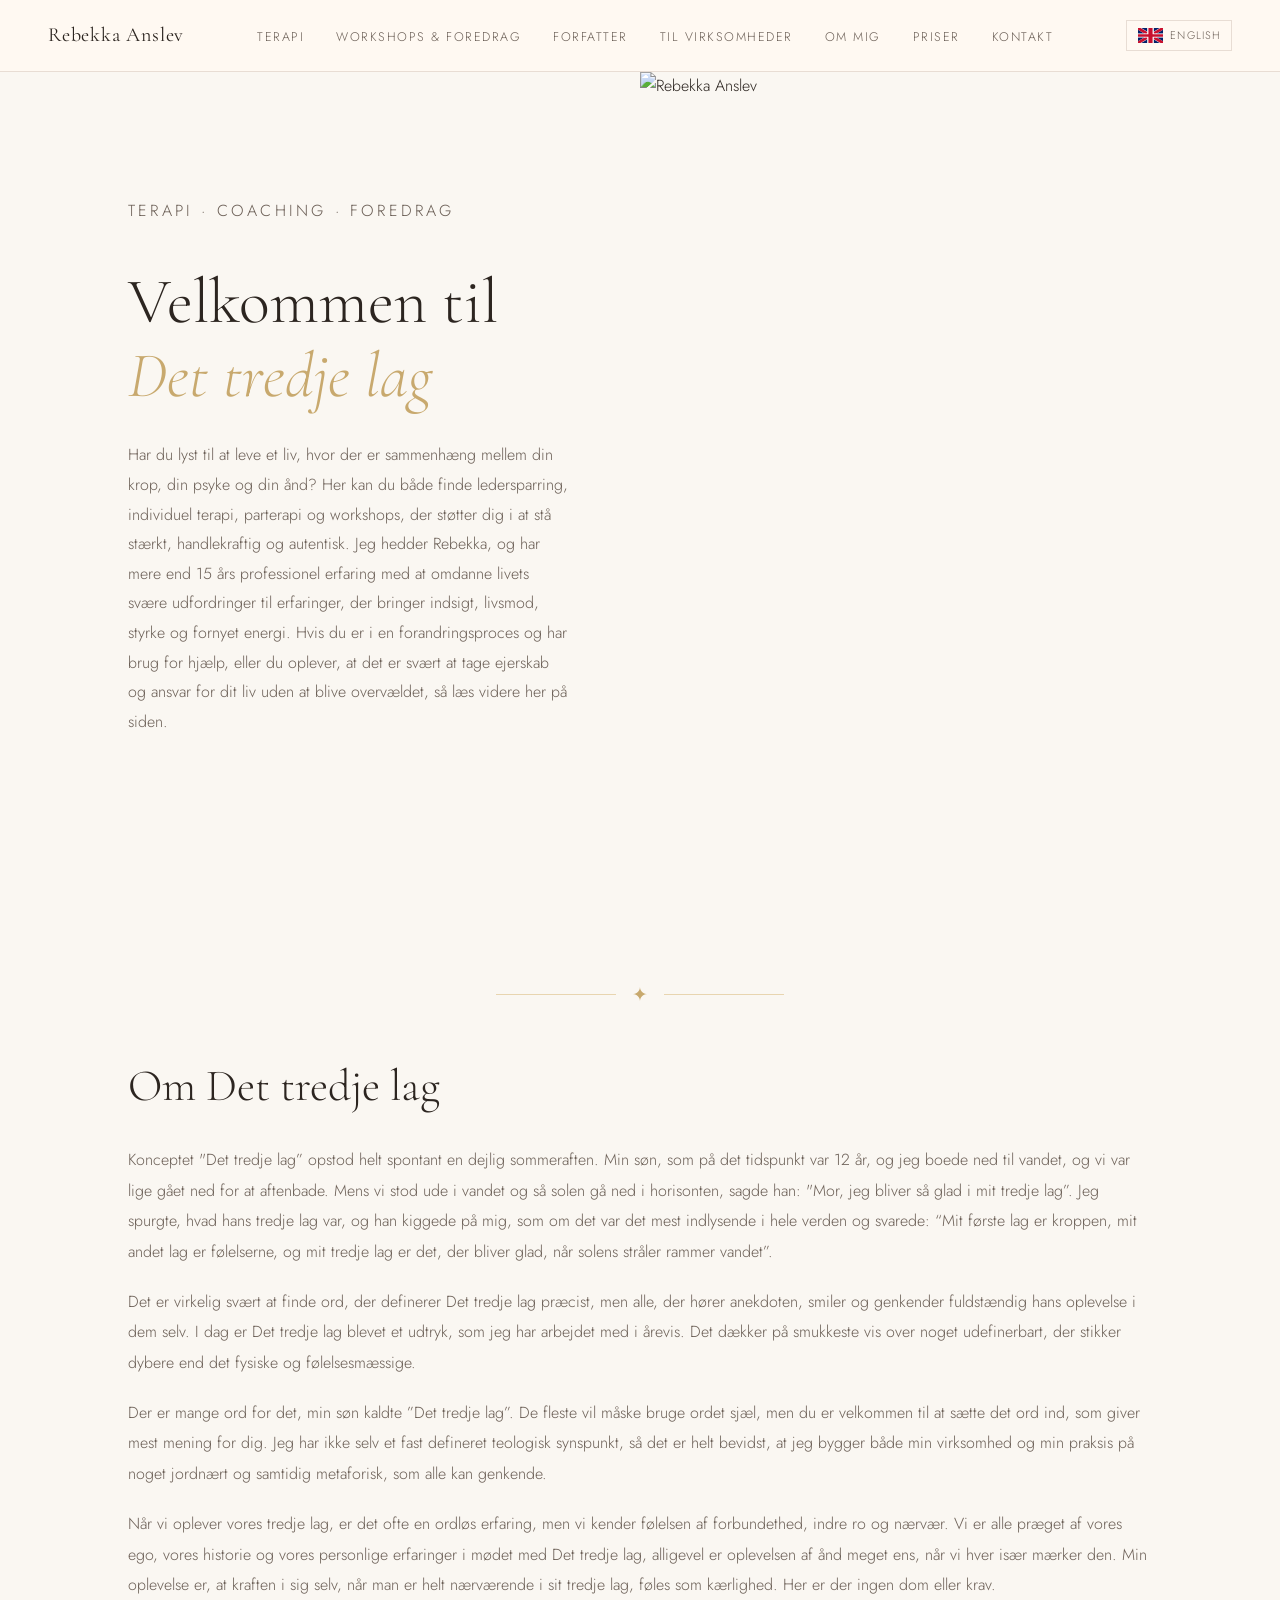
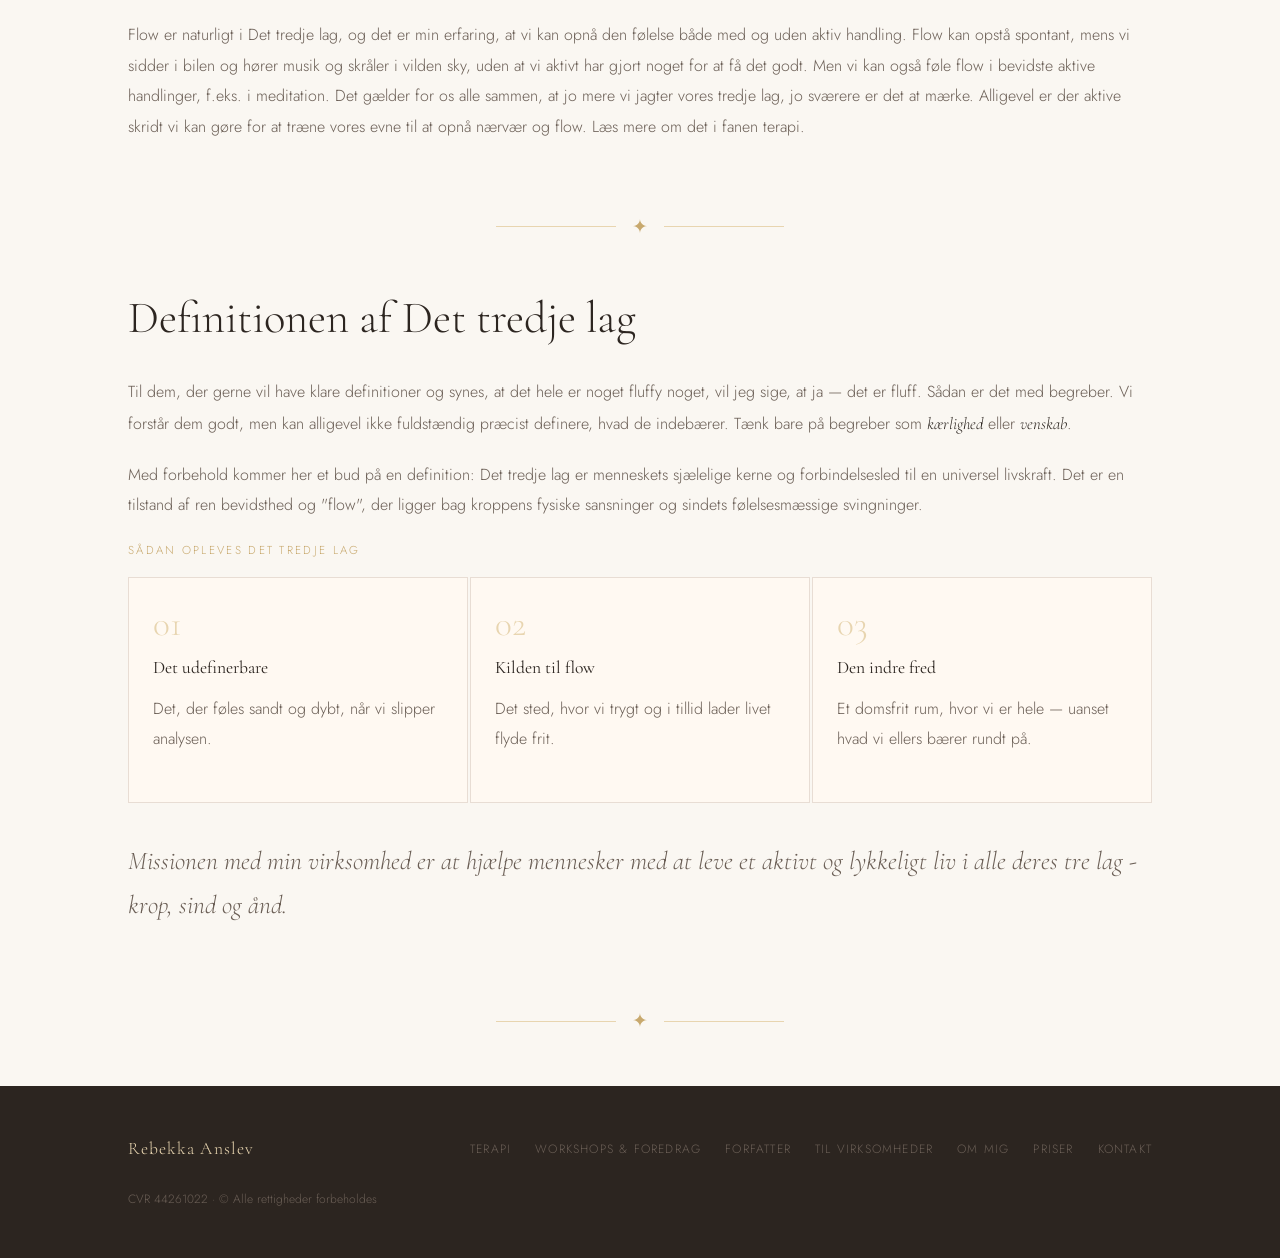
==== index.html @ 7c38350f "Add files via upload" ====
<!DOCTYPE html>
<html lang="da">

<head>
  <meta charset="UTF-8" />
  <meta name="viewport" content="width=device-width, initial-scale=1.0" />
  <title>Rebekka Anslev</title>
  <link rel="preconnect" href="https://fonts.googleapis.com">
  <link rel="preconnect" href="https://fonts.gstatic.com" crossorigin>
  <link
    href="https://fonts.googleapis.com/css2?family=Cormorant+Garamond:ital,wght@0,300;0,400;0,500;1,300;1,400&family=Jost:wght@300;400;500&display=swap"
    rel="stylesheet">
  <link rel="stylesheet" href="style.css">
  <link rel="icon" type="image/png" href="/images/logo_square.png">

</head>

<body>

  <div id="site-nav"></div>

  <!-- ── Hero ── -->
  <div class="page">
    <section class="hero">
      <div class="hero-text">
        <p class="hero-eyebrow fade-up">Terapi · Coaching · Foredrag</p>
        <h1 class="fade-up">Velkommen til<br><em>Det tredje lag</em></h1>
        <p class="fade-up">
          Har du lyst til at leve et liv, hvor der er sammenhæng mellem din krop, din psyke og din ånd? Her kan du både
          finde ledersparring, individuel terapi, parterapi og workshops, der støtter dig i at stå stærkt, handlekraftig
          og autentisk.
          Jeg hedder Rebekka, og har mere end 15 års
          professionel erfaring med at omdanne livets svære udfordringer til erfaringer, der bringer indsigt, livsmod,
          styrke og fornyet energi. Hvis du er i en forandringsproces og har brug for hjælp, eller du oplever, at det er
          svært at tage ejerskab og ansvar for dit liv uden at blive overvældet, så læs videre her på siden.

        </p>
      </div>
      <div class="hero-image">
        <!-- Replace hero.jpg with your portrait photo -->
        <img src="images/hero_cropped.jpg" alt="Rebekka Anslev">
      </div>
    </section>
    <section class="tl-section">

      <div class="gold-divider"><span>✦</span></div>
      <h2>Om Det tredje lag</h2>

      <p class="fade-up">Konceptet "Det tredje lag” opstod helt spontant en dejlig sommeraften. Min søn, som på det
        tidspunkt var 12 år, og jeg boede ned til vandet, og vi var lige gået ned for at aftenbade. Mens vi stod ude i
        vandet og så solen gå ned i horisonten, sagde han: "Mor, jeg bliver så glad i mit tredje lag”. Jeg spurgte, hvad
        hans tredje lag var, og han kiggede på mig, som om det var det mest indlysende i hele verden og svarede: “Mit
        første lag er kroppen, mit andet lag er følelserne, og mit tredje lag er det, der bliver glad, når solens
        stråler rammer vandet”.</p>
      <p class="fade-up">Det er virkelig svært at finde ord, der definerer Det tredje lag præcist, men alle, der hører
        anekdoten, smiler og genkender fuldstændig hans oplevelse i dem selv. I dag er Det tredje lag blevet et udtryk,
        som jeg har arbejdet med i årevis. Det dækker på smukkeste vis over noget udefinerbart, der stikker dybere end
        det fysiske og følelsesmæssige.</p>
      <p class="fade-up">Der er mange ord for det, min søn kaldte ”Det tredje lag”. De fleste vil måske bruge ordet
        sjæl, men du er velkommen til at sætte det ord ind, som giver mest mening for dig. Jeg har ikke selv et fast
        defineret teologisk synspunkt, så det er helt bevidst, at jeg bygger både min virksomhed og min praksis på noget
        jordnært og samtidig metaforisk, som alle kan genkende.</p>
      <p class="fade-up">Når vi oplever vores tredje lag, er det ofte en ordløs erfaring, men vi kender følelsen af
        forbundethed, indre ro og nærvær. Vi er alle præget af vores ego, vores historie og vores personlige erfaringer
        i mødet med Det tredje lag, alligevel er oplevelsen af ånd meget ens, når vi hver især mærker den. Min oplevelse
        er, at kraften i sig selv, når man er helt nærværende i sit tredje lag, føles som kærlighed. Her er der ingen
        dom eller krav.</p>
      <p class="fade-up">Flow er naturligt i Det tredje lag, og det er min erfaring, at vi kan opnå den følelse både med
        og uden aktiv handling. Flow kan opstå spontant, mens vi sidder i bilen og hører musik og skråler i vilden sky,
        uden at vi aktivt har gjort noget for at få det godt. Men vi kan også føle flow i bevidste aktive handlinger,
        f.eks. i meditation. Det gælder for os alle sammen, at jo mere vi jagter vores tredje lag, jo sværere er det at
        mærke. Alligevel er der aktive skridt vi kan gøre for at træne vores evne til at opnå nærvær og flow. Læs mere
        om det i fanen terapi.</p>

      <div class="gold-divider"><span>✦</span></div>

      <h2>Definitionen af Det tredje lag</h2>

      <p class="fade-up">
        Til dem, der gerne vil have klare definitioner og synes, at det hele er noget
        fluffy noget, vil jeg sige, at ja — det er fluff. Sådan er det med begreber.
        Vi forstår dem godt, men kan alligevel ikke fuldstændig præcist definere, hvad
        de indebærer. Tænk bare på begreber som <em>kærlighed</em> eller <em>venskab</em>.
      </p>

      <p class="fade-up">
        Med forbehold kommer her et bud på en definition: Det tredje lag er menneskets
        sjælelige kerne og forbindelsesled til en universel livskraft. Det er en tilstand
        af ren bevidsthed og "flow", der ligger bag kroppens fysiske sansninger
        og sindets følelsesmæssige svingninger.
      </p>

      <span class="tl-label fade-up">Sådan opleves Det tredje lag</span>

      <div class="tl-cards">
        <div class="tl-card">
          <div class="tl-card-num">01</div>
          <div class="tl-card-title">Det udefinerbare</div>
          <p class="tl-card-body">Det, der føles sandt og dybt, når vi slipper analysen.</p>
        </div>
        <div class="tl-card">
          <div class="tl-card-num">02</div>
          <div class="tl-card-title">Kilden til flow</div>
          <p class="tl-card-body">Det sted, hvor vi trygt og i tillid lader livet flyde frit.</p>
        </div>
        <div class="tl-card">
          <div class="tl-card-num">03</div>
          <div class="tl-card-title">Den indre fred</div>
          <p class="tl-card-body">Et domsfrit rum, hvor vi er hele — uanset hvad vi ellers bærer rundt på.</p>
        </div>
      </div>

      <div class="mv-b fade-up">
        Missionen med min virksomhed er at hjælpe mennesker med at leve
        et aktivt og lykkeligt liv i alle deres tre lag - krop, sind og ånd.
      </div>
    </section>
    <div class="gold-divider"><span>✦</span></div>

  </div>
  <div id="site-footer"></div>
  <script src="nav.js"></script>
</body>

</html>
---- style.css ----
/* ── Variables ── */
:root {
  --gold:        #c8a96e;
  --gold-light:  #e8d5b0;
  --cream:       #faf7f2;
  --warm-white:  #fff9f2;
  --dark:        #2c2520;
  --mid:         #6b5f56;
  --light-line:  #e8ddd4;
  --nav-height:  72px;
}



/* ── Reset ── */
*, *::before, *::after { box-sizing: border-box; margin: 0; padding: 0; }
html { scroll-behavior: smooth; }

body {
  font-family: 'Jost', sans-serif;
  background: var(--cream);
  color: var(--dark);
  font-weight: 300;
  line-height: 1.75;
}

img { display: block; max-width: 100%; }
a   { color: inherit; text-decoration: none; }

/* ── Nav ── */
nav {
  position: fixed; top: 0; left: 0; right: 0; z-index: 100;
  height: var(--nav-height);
  background: var(--warm-white);
  border-bottom: 1px solid var(--light-line);
  display: flex; align-items: center; justify-content: space-between;
  padding: 0 48px;
  transition: box-shadow .3s;
}
nav.scrolled { box-shadow: 0 2px 24px rgba(0,0,0,.07); }

.nav-logo {
  display: flex; align-items: center; gap: 14px;
  cursor: pointer;
}
.nav-logo img { height: 36px; width: auto; }
.nav-logo span {
  font-family: 'Cormorant Garamond', serif;
  font-size: 1.25rem; font-weight: 400;
  letter-spacing: .04em; color: var(--dark);
  transition: color .2s;
}
.nav-logo:hover span { color: var(--gold); }

.nav-links { display: flex; gap: 32px; list-style: none; }
.nav-links a {
  font-size: .78rem; letter-spacing: .12em; text-transform: uppercase;
  color: var(--mid); transition: color .2s;
  padding-bottom: 2px; border-bottom: 1px solid transparent;
}
.nav-links a:hover,
.nav-links a.active {
  color: var(--gold); border-bottom-color: var(--gold);
}

/* hamburger */
.hamburger {
  display: none; flex-direction: column; gap: 5px; cursor: pointer; padding: 4px;
}
.hamburger span { display: block; width: 24px; height: 1.5px; background: var(--dark); transition: .3s; }

/* mobile menu */
.mobile-menu {
  display: none; position: fixed; top: var(--nav-height); left: 0; right: 0; bottom: 0;
  background: var(--warm-white); z-index: 99;
  flex-direction: column; align-items: center; justify-content: center; gap: 36px;
}
.mobile-menu.open { display: flex; }
.mobile-menu a {
  font-family: 'Cormorant Garamond', serif;
  font-size: 2rem; font-weight: 300; letter-spacing: .05em;
  color: var(--dark); transition: color .2s;
}
.mobile-menu a:hover { color: var(--gold); }

/* ── Page wrapper ── */
.page {
  margin-top: var(--nav-height);
  min-height: calc(100vh - var(--nav-height));
}

/* ── Buttons ── */
.btn {
  display: inline-block; padding: 14px 36px;
  border: 1px solid var(--gold); color: var(--gold);
  font-family: 'Jost', sans-serif;
  font-size: .78rem; letter-spacing: .15em; text-transform: uppercase;
  transition: background .25s, color .25s;
}
.btn:hover { background: var(--gold); color: var(--warm-white); }
.btn-filled { background: var(--gold); color: var(--warm-white); }
.btn-filled:hover { background: var(--dark); border-color: var(--dark); }

/* ── Gold divider ── */
.gold-divider {
  display: flex; align-items: center; justify-content: center;
  gap: 16px; padding: 48px 0;
}
.gold-divider::before, .gold-divider::after {
  content: ''; flex: 1; max-width: 120px; height: 1px; background: var(--gold-light);
}
.gold-divider span { color: var(--gold); font-size: 1.2rem; }

/* ── Section base ── */
.section { padding: 100px 10vw; }
.section-label {
  font-size: .72rem; letter-spacing: .2em; text-transform: uppercase;
  color: var(--gold); margin-bottom: 16px; display: block;
}
.section h2 {
  font-family: 'Cormorant Garamond', serif;
  font-size: clamp(2rem, 3.5vw, 3rem);
  font-weight: 300; line-height: 1.2; margin-bottom: 32px;
}

.section h3 {
  font-family: 'Cormorant Garamond', Georgia, serif;
  font-size: clamp(1.2rem, 2vw, 1.6rem); font-weight: 300; 
  color: var(--mid); line-height: 1.7; margin: 0;
  margin-bottom: 16px;
}
.section p {
  color: var(--mid);  margin-bottom: 20px;
  font-size: 1rem; line-height: 1.9;
}

/* ── Page hero banner (for subpages) ── */
.page-banner {
  background: var(--warm-white);
  border-bottom: 1px solid var(--light-line);
  padding: 80px 10vw 60px;
}
.page-banner .section-label { margin-bottom: 12px; }
.page-banner h1 {
  font-family: 'Cormorant Garamond', serif;
  font-size: clamp(2.4rem, 5vw, 4rem);
  font-weight: 300; line-height: 1.1;
}
.page-banner p {
  color: var(--mid); margin-top: 20px;
  font-size: 1.05rem; line-height: 1.85;
}


  .cv-section { padding: 0 10% 80px;  background: var(--warm-white); }
  .cv-block { margin-bottom: 56px; }
  .cv-block-title { font-family: 'Cormorant Garamond',Georgia,serif; font-size: 1.5rem; font-weight: 300; color: var(--dark); margin-bottom: 20px; padding-bottom: 12px; border-bottom: 1px solid var(--light-line); }
  .cv-row { display: grid; grid-template-columns: 160px 1fr; gap: 12px 24px; padding: 10px 0; border-bottom: 1px solid var(--cream); align-items: baseline; }
  .cv-row:last-child { border-bottom: none; }
  .cv-year { font-size: .82rem; color: var(--gold); letter-spacing: .04em; font-weight: 400; padding-top: 2px; }
  .cv-desc { font-size: .93rem; color: var(--mid); line-height: 1.7; }
  .cv-desc a { color: var(--gold); border-bottom: 1px solid transparent; transition: border-color .2s; }
  .cv-desc a:hover { border-bottom-color: var(--gold); }

  @media (max-width: 600px) {
    .om-banner, .om-body, .cv-section { padding-left: 24px; padding-right: 24px; }
    .cv-row { grid-template-columns: 1fr; gap: 4px; }
  }


/* ── Hero (front page only) ── */
.hero {
  min-height: calc(100vh - var(--nav-height));
  display: grid; grid-template-columns: 1fr 1fr; align-items: center;
}
.hero-text { padding: 80px 64px 80px 10vw; }
.hero-eyebrow {
  font-size: .72rem; letter-spacing: .2em; text-transform: uppercase;
  color: var(--gold); margin-bottom: 24px;
}
.hero-text h1 {
  font-family: 'Cormorant Garamond', serif;
  font-size: clamp(2.6rem, 5vw, 4.2rem); font-weight: 300;
  line-height: 1.15; margin-bottom: 28px; color: var(--dark);
}
.hero-text h1 em { font-style: italic; color: var(--gold); }
.hero-text p {
  font-size: 1rem; color: var(--mid); max-width: 440px;
  margin-bottom: 40px; line-height: 1.85;
}
.hero-image {
  height: calc(100vh - var(--nav-height)); overflow: hidden; position: relative;
}
.hero-image img { width: 100%; height: 100%; object-fit: cover; object-position: top center; }


/* ── About image ── */
.about-grid { display: grid; grid-template-columns: 1fr 1fr; gap: 80px; align-items: center; }
.about-image { position: relative;  }
.about-image img { width: 100%; aspect-ratio: 3/4; object-fit: cover;  max-height: 700px; }


/* ── Services ── */
.services { background: var(--warm-white); border-top: 1px solid var(--light-line); border-bottom: 1px solid var(--light-line); padding: 80px 10vw; }
.services-header { text-align: center; margin-bottom: 60px; }
.services-header h2 { font-family: 'Cormorant Garamond', serif; font-size: clamp(2rem, 3vw, 2.8rem); font-weight: 300; }
.services-grid { display: grid; grid-template-columns: repeat(4, 1fr); gap: 2px; }
.service-card {
  padding: 40px 32px; border: 1px solid var(--light-line); background: var(--cream);
  transition: border-color .25s, background .25s; cursor: pointer;
}
.service-card:hover { border-color: var(--gold-light); background: var(--warm-white); }
.service-number {
  font-family: 'Cormorant Garamond', serif; font-size: 3rem; font-weight: 300;
  color: var(--gold-light); line-height: 1; margin-bottom: 16px;
}
.service-card h3 { font-family: 'Cormorant Garamond', serif; font-size: 1.3rem; font-weight: 400; margin-bottom: 12px; }
.service-card p { font-size: .88rem; color: var(--mid); line-height: 1.8; }

/* ── Quote ── */
.quote-section {
  padding: 120px 10vw; background: var(--dark); color: var(--cream); text-align: center;
}
.quote-section blockquote {
  font-family: 'Cormorant Garamond', serif;
  font-size: clamp(1.5rem, 3vw, 2.5rem); font-weight: 300; font-style: italic;
  line-height: 1.5; max-width: 760px; margin: 0 auto 32px; color: var(--gold-light);
}
.quote-section cite { font-size: .8rem; letter-spacing: .15em; text-transform: uppercase; color: var(--mid); }

.testimonialBox {
    max-width: 680px; border-left: 2px solid var(--gold);
    padding: 20px 50px; margin-top: 12px;
    background: var(--warm-white);
  }
  .testimonialBox p {
    margin: 0; font-size: 1rem; color: var(--mid);
    font-style: italic; font-family: 'Cormorant Garamond', Georgia, serif;
    font-size: 1.15rem; line-height: 1.8;

  }

/* ── Testimonials ── */
.testimonials { padding: 100px 10vw; }
.testimonials-header { text-align: center; margin-bottom: 60px; }
.testimonials-grid { display: grid; grid-template-columns: repeat(3, 1fr); gap: 32px; }
.testimonial { padding: 40px 36px; border: 1px solid var(--light-line); position: relative; }
.testimonial::before {
  content: '\201C'; font-family: 'Cormorant Garamond', serif;
  font-size: 5rem; line-height: .8; color: var(--gold-light);
  position: absolute; top: 24px; left: 28px;
}
.testimonial p { font-size: .93rem; color: var(--mid); line-height: 1.85; margin-bottom: 24px; padding-top: 32px; }
.testimonial-name { font-size: .75rem; letter-spacing: .12em; text-transform: uppercase; color: var(--gold); }

/* ── Contact ── */
.contact { background: var(--warm-white); border-top: 1px solid var(--light-line); padding: 100px 10vw; }
.contact-inner { display: grid; grid-template-columns: 1fr 1fr; gap: 80px; align-items: start; }
.contact h2 { font-family: 'Cormorant Garamond', serif; font-size: clamp(2rem, 3vw, 2.8rem); font-weight: 300; margin-bottom: 24px; }
.contact p { color: var(--mid); font-size: 1rem; line-height: 1.85; margin-bottom: 12px; }
.contact a { color: var(--gold); border-bottom: 1px solid transparent; transition: border-color .2s; }
.contact a:hover { border-bottom-color: var(--gold); }
.contact-info { margin-top: 32px; }
.contact-info-item { display: flex; align-items: center; gap: 12px; margin-bottom: 12px; font-size: .93rem; color: var(--mid); }
.contact-info-item .icon {
  width: 32px; height: 32px; border: 1px solid var(--gold-light);
  display: flex; align-items: center; justify-content: center;
  flex-shrink: 0; color: var(--gold); font-size: .85rem;
}
.contact-form { display: flex; flex-direction: column; gap: 20px; }
.form-row { display: grid; grid-template-columns: 1fr 1fr; gap: 20px; }
.form-group { display: flex; flex-direction: column; gap: 8px; }
.form-group label { font-size: .72rem; letter-spacing: .12em; text-transform: uppercase; color: var(--mid); }
.form-group input, .form-group textarea {
  background: var(--cream); border: 1px solid var(--light-line);
  padding: 14px 18px; font-family: 'Jost', sans-serif;
  font-size: .93rem; color: var(--dark); outline: none;
  transition: border-color .2s; resize: none;
}
.form-group input:focus, .form-group textarea:focus { border-color: var(--gold); }
.form-group textarea { min-height: 130px; }

/* ── Footer ── */
footer {
  background: var(--dark); color: var(--mid);
  padding: 48px 10vw;
  display: flex; justify-content: space-between; align-items: center;
  flex-wrap: wrap; gap: 24px;
}
.footer-logo { font-family: 'Cormorant Garamond', serif; font-size: 1.1rem; color: var(--gold-light); letter-spacing: .06em; }
.footer-links { display: flex; gap: 24px; flex-wrap: wrap; }
.footer-links a { font-size: .75rem; letter-spacing: .1em; text-transform: uppercase; color: var(--mid); transition: color .2s; }
.footer-links a:hover { color: var(--gold); }
.footer-copy { font-size: .75rem; }


/* ── tl ── */
.tl-section { padding: 30px 10%; }
.tl-label {
  font-size: .72rem; letter-spacing: .2em; text-transform: uppercase;
  color: var(--gold); margin-bottom: 16px; display: block;
  font-family: 'Jost', 'Segoe UI', sans-serif; font-weight: 300;
}
.tl-section h2 {
  font-family: 'Cormorant Garamond', Georgia, serif;
  font-size: clamp(2rem, 3.5vw, 3rem); font-weight: 300; line-height: 1.2;
  margin-bottom: 32px; color: var(--dark);
}
.tl-section p {
  font-family: 'Jost', 'Segoe UI', sans-serif; font-weight: 300;
  color: var(--mid); margin-bottom: 20px;
  font-size: 1rem; line-height: 1.9;
}
.tl-section em {
  font-family: 'Cormorant Garamond', Georgia, serif;
  font-style: italic; color: var(--dark); font-size: 1.05em;
}
.tl-divider {
  display: flex; align-items: center; gap: 16px; margin: 40px 0;
}
.tl-divider::before, .tl-divider::after {
  content: ''; flex: 1; height: 1px; background: var(--gold-light);
}
.tl-divider span { color: var(--gold); font-size: 1rem; }
.tl-cards {
  display: grid; grid-template-columns: repeat(3, 1fr);
  gap: 2px; margin: 8px 0 36px;
  
}
.tl-card {
  border: 1px solid var(--light-line); padding: 28px 24px; background: var(--warm-white);
}
.tl-card-title {
  font-family: 'Cormorant Garamond', Georgia, serif;
  font-size: 1.1rem; font-weight: 400; color: var(--dark); margin-bottom: 10px;
}
.tl-card-body {
  font-family: 'Jost', 'Segoe UI', sans-serif; font-weight: 300;
  font-size: .88rem; color: var(--mid); line-height: 1.75; margin: 0;
}
.tl-card-num {
  font-family: 'Cormorant Garamond', Georgia, serif;
  font-size: 2.2rem; font-weight: 300; color: var(--gold-light);
  line-height: 1; margin-bottom: 12px;
}

.tl-mission {
 font-family: 'Cormorant Garamond', Georgia, serif;
    font-size: 2rem; font-weight: 300; font-style: italic;
    color:var(--mid); line-height: 1.7; margin: 0;
  
}
@media (max-width: 600px) {
  .tl-section { padding: 64px 24px; }
  .tl-cards { grid-template-columns: 1fr; }
}
.mv { padding: 32px 10%; font-family: 'Jost','Segoe UI',sans-serif; }
.mv-label {
  font-size: .68rem; letter-spacing: .2em; text-transform: uppercase;
  color: var(--gold); margin-bottom: 20px; display: block; font-weight: 300;
}

/* A — large italic serif, no box */
.mv-a {
  font-family: 'Cormorant Garamond', Georgia, serif;
  font-size: clamp(1.4rem, 2.5vw, 2rem); font-weight: 300; font-style: italic;
  color: var(--dark); line-height: 1.55; margin: 0;
}

/* B — centered with gold ornament */
.mv-b-wrap { text-align: center; padding: 16px 0; }
.mv-b-ornament { color: var(--gold-light); font-size: 2.5rem; line-height: 1; margin-bottom: 16px; font-family: Georgia, serif; }
.mv-b {
  font-family: 'Cormorant Garamond', Georgia, serif;
  font-size: clamp(1.2rem, 2vw, 1.6rem); font-weight: 300; font-style: italic;
  color: var(--mid); line-height: 1.7; margin: 0;
}

/* C — gold text, no decoration */
.mv-c {
  font-family: 'Cormorant Garamond', Georgia, serif;
  font-size: clamp(1.2rem, 2vw, 1.55rem); font-weight: 400;
  color: var(--gold); line-height: 1.7; margin: 0; letter-spacing: .01em;
}

.mv-divider {
  border: none; border-top: 1px solid var(--light-line); margin: 36px 0;
}
.mv-tag {
  font-size: .72rem; letter-spacing: .15em; text-transform: uppercase;
  color: var(--gold-light); font-weight: 300; margin-bottom: 10px; display: block;
}

/* ── Language switcher ── */
.nav-right {
  display: flex; align-items: center; gap: 16px;
}
.lang-switch {
  display: flex; align-items: center; gap: 7px;
  font-size: .68rem; letter-spacing: .1em; text-transform: uppercase;
  color: var(--mid); transition: color .2s;
  border: 1px solid var(--light-line); padding: 5px 11px;
}
.lang-switch:hover { color: var(--gold); border-color: var(--gold-light); }
.lang-switch span { color: inherit; }
.lang-switch--mobile { margin-top: 12px; font-size: .85rem; }


/* ── Animations ── */
@keyframes fadeUp {
  from { opacity: 0; transform: translateY(28px); }
  to   { opacity: 1; transform: translateY(0); }
}
.fade-up { opacity: 0; }
.fade-up.visible { animation: fadeUp .7s ease forwards; }
.fade-up:nth-child(2) { animation-delay: .1s; }
.fade-up:nth-child(3) { animation-delay: .2s; }
.fade-up:nth-child(4) { animation-delay: .3s; }

/* ── Responsive ── */
@media (max-width: 1024px) {
  .services-grid { grid-template-columns: 1fr 1fr; }
  .testimonials-grid { grid-template-columns: 1fr 1fr; }
}
@media (max-width: 768px) {
  nav { padding: 0 24px; }
  .nav-links { display: none; }
  .hamburger { display: flex; }
  .hero { grid-template-columns: 1fr; }
  .hero-text { padding: 60px 24px; }
  .section { padding: 64px 24px; }
  .about-grid { grid-template-columns: 1fr; gap: 48px; }
  .services { padding: 64px 24px; }
  .services-grid { grid-template-columns: 1fr; }
  .testimonials { padding: 64px 24px; }
  .testimonials-grid { grid-template-columns: 1fr; }
  .contact { padding: 64px 24px; }
  .contact-inner { grid-template-columns: 1fr; gap: 48px; }
  .form-row { grid-template-columns: 1fr; }
  footer { padding: 40px 24px; flex-direction: column; align-items: flex-start; }
  .page-banner { padding: 60px 24px 48px; }
}
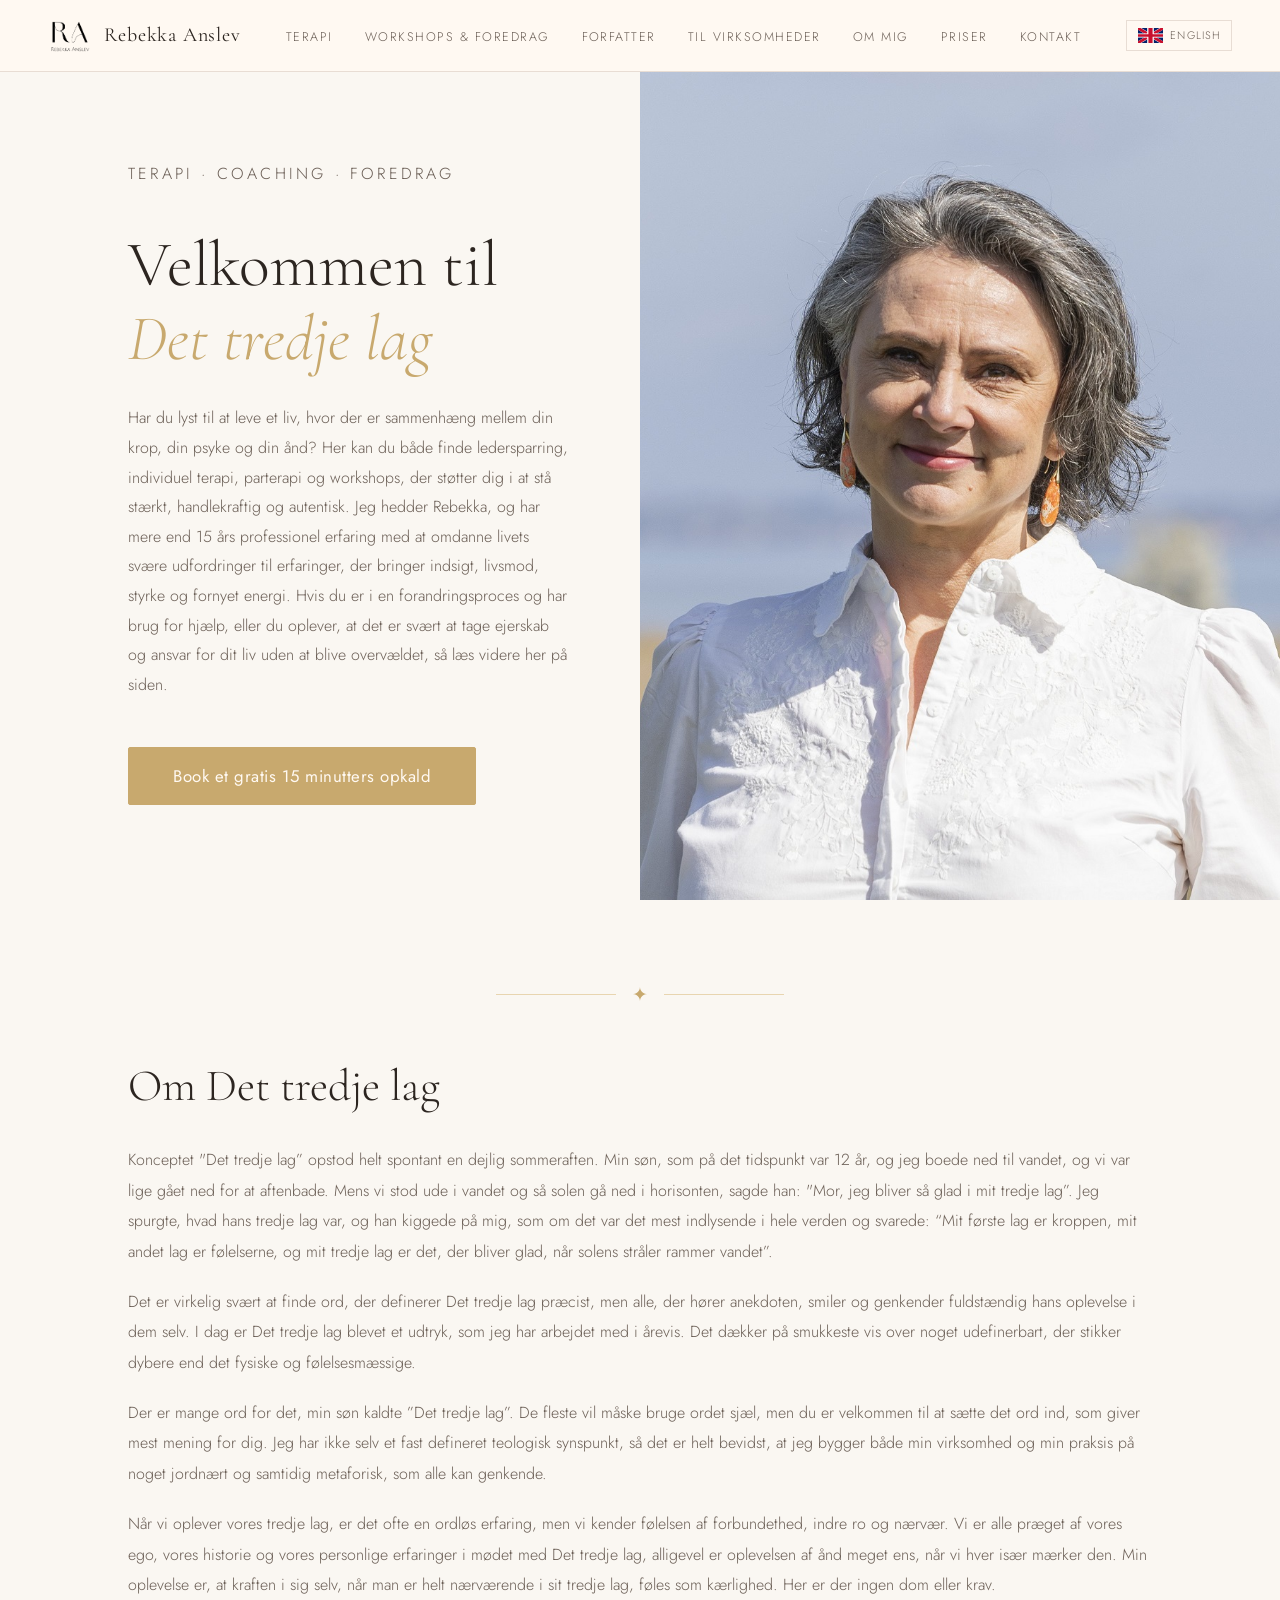
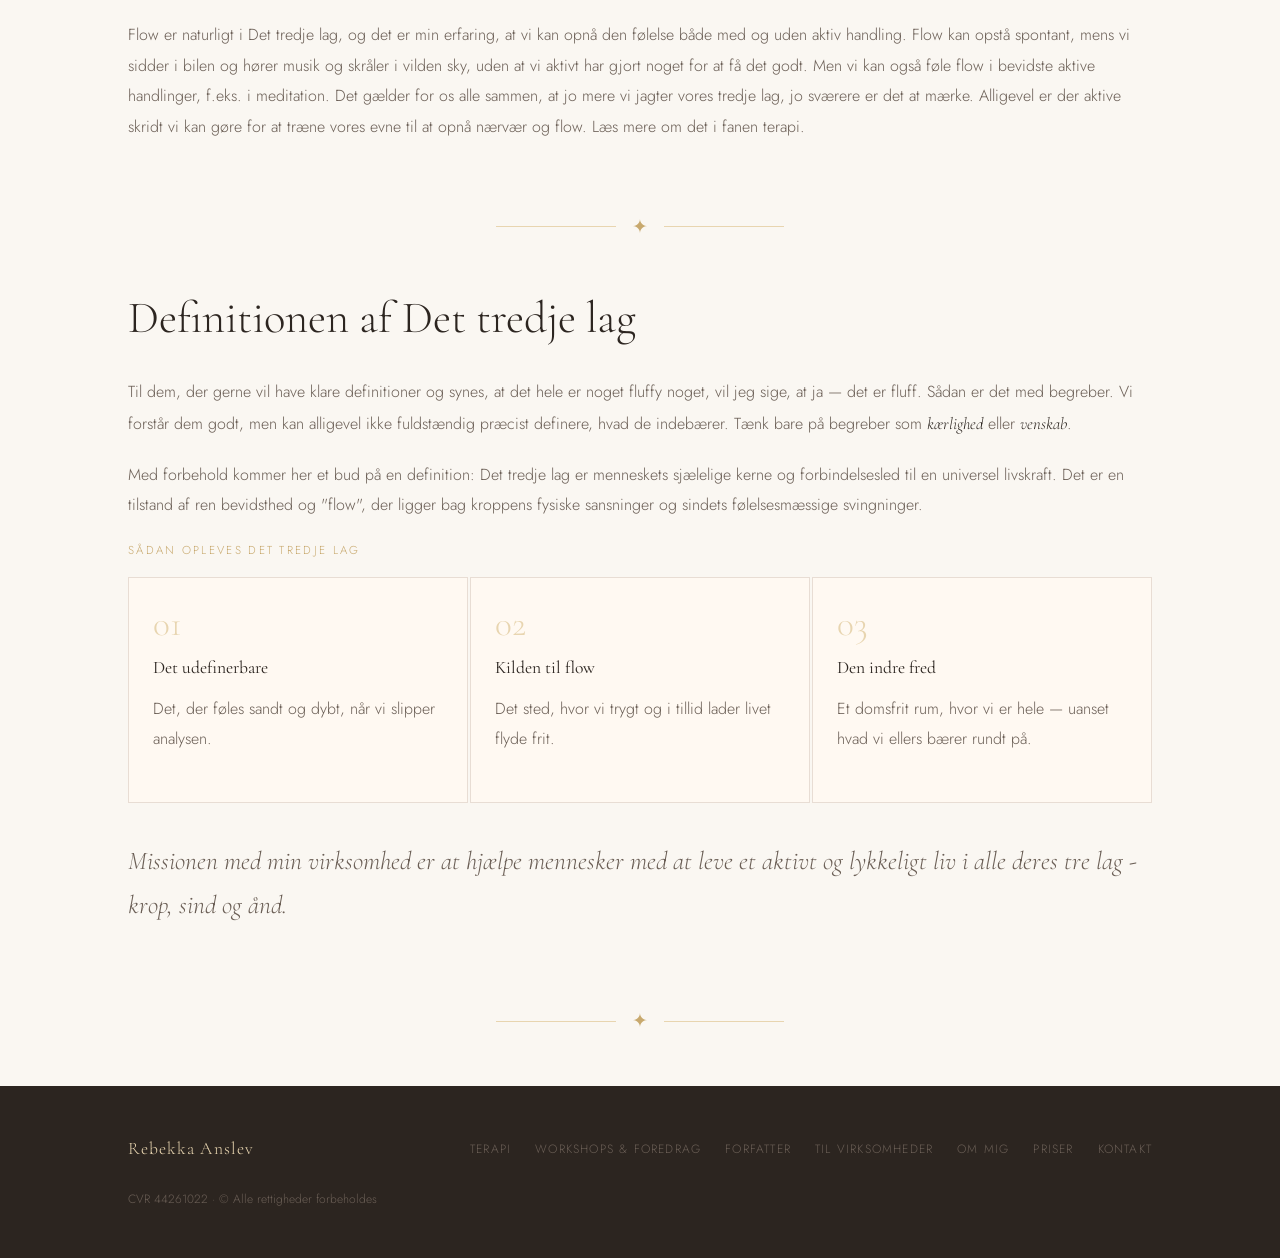
==== commit 908a04e0: "added calendly buttons on danish website" ====
--- a/index.html
+++ b/index.html
@@ -33,14 +33,30 @@
           professionel erfaring med at omdanne livets svære udfordringer til erfaringer, der bringer indsigt, livsmod,
           styrke og fornyet energi. Hvis du er i en forandringsproces og har brug for hjælp, eller du oplever, at det er
           svært at tage ejerskab og ansvar for dit liv uden at blive overvældet, så læs videre her på siden.
-
         </p>
+                <!-- calendly booking button -->
+        <div class="booking-cta">
+          <button class="calendly-btn"
+            onclick="Calendly.initPopupWidget({url: 'https://calendly.com/rebekkaanslev'});return false;">
+            Book et gratis 15 minutters opkald
+          </button>
+        </div>
       </div>
       <div class="hero-image">
         <!-- Replace hero.jpg with your portrait photo -->
         <img src="images/hero_cropped.jpg" alt="Rebekka Anslev">
       </div>
     </section>
+
+            <!-- Add right after </section> closing .hero -->
+    <div class="booking-cta booking-cta--mobile">
+      <button
+        class="calendly-btn"
+        onclick="Calendly.initPopupWidget({url: 'https://calendly.com/rebekkaanslev'});return false;">
+        Book et gratis 15 minutters opkald
+      </button>
+    </div>
+
     <section class="tl-section">
 
       <div class="gold-divider"><span>✦</span></div>
--- a/style.css
+++ b/style.css
@@ -100,6 +100,56 @@
 .btn:hover { background: var(--gold); color: var(--warm-white); }
 .btn-filled { background: var(--gold); color: var(--warm-white); }
 .btn-filled:hover { background: var(--dark); border-color: var(--dark); }
+
+
+.booking-cta {
+  display: flex;
+  justify-content: left;
+  padding: 0.5rem 0;
+}
+
+.calendly-btn {
+  font-family: 'Jost', sans-serif;
+  font-size: 1.05rem;
+  letter-spacing: 0.03em;
+  padding: 1rem 2.75rem;
+  background-color: var(--gold);
+  color: var(--warm-white);
+  border: 1px solid var(--gold);
+  border-radius: 2px;
+  cursor: pointer;
+  transition: background-color 0.25s ease, color 0.25s ease, border-color 0.25s ease;
+}
+
+.calendly-btn:hover {
+  background-color: var(--gold-light);
+  border-color: var(--gold-light);
+  color: var(--dark);
+}
+
+.calendly-btn:active {
+  background-color: var(--dark);
+  border-color: var(--dark);
+  color: var(--warm-white);
+}
+
+.booking-cta--mobile {
+  display: none;
+}
+
+@media (max-width: 1000px) {
+  .hero .booking-cta {
+    display: none;
+  }
+  .booking-cta--mobile {
+    display: flex;
+    justify-content: flex-start;
+    padding-left: 60px;
+
+  }
+}
+
+
 
 /* ── Gold divider ── */
 .gold-divider {
